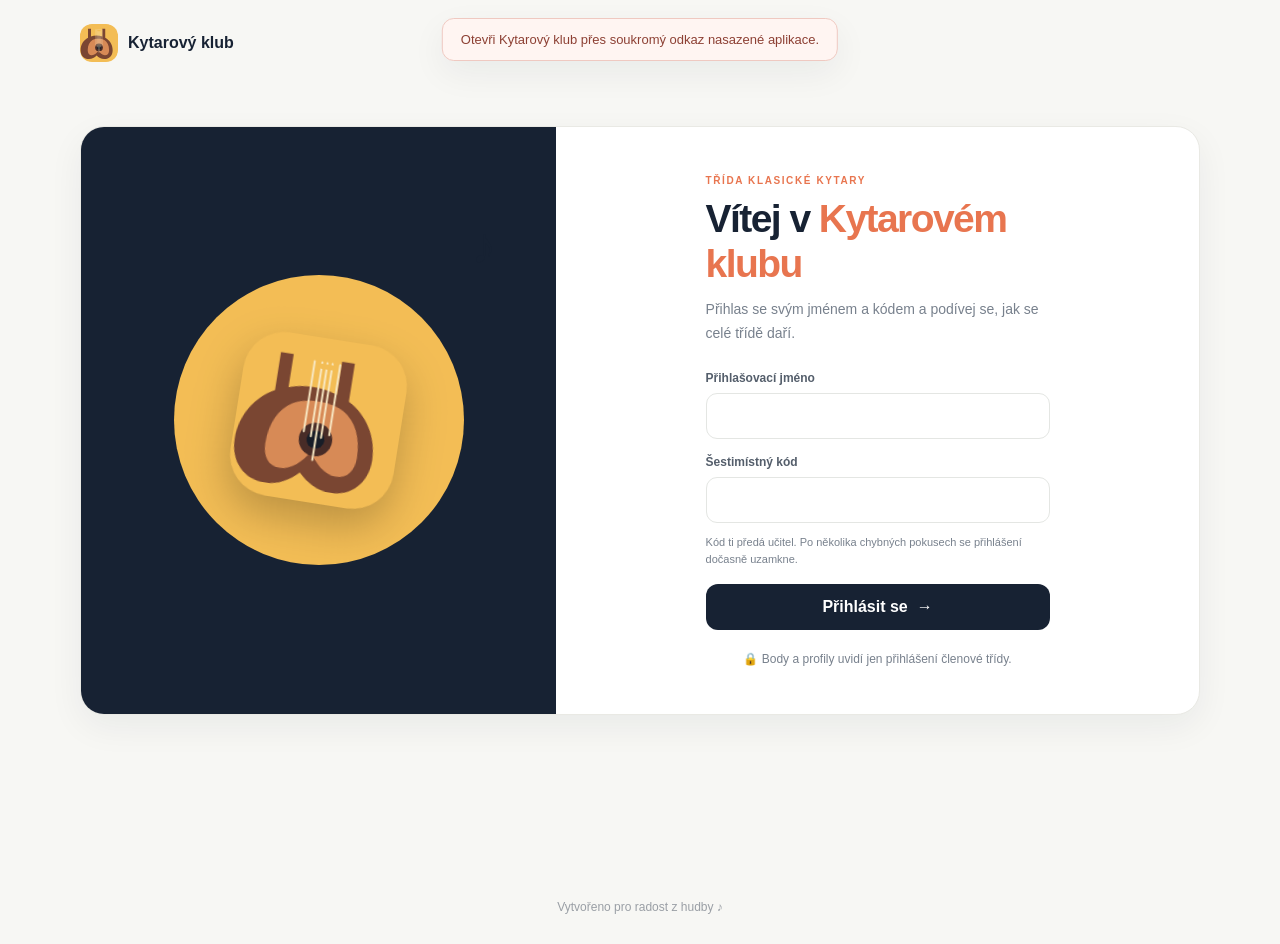
==== index.html @ 76e2d704 "Publish Kytarovy Klub application Co-authored-by: Copilot <223556219+Copilot@users.noreply.github.co" ====
<!doctype html>
<html lang="cs">
  <head>
    <meta charset="utf-8">
    <meta name="viewport" content="width=device-width, initial-scale=1">
    <meta name="theme-color" content="#111827">
    <meta name="description" content="Soukromý motivační přehled pro třídu klasické kytary.">
    <meta name="robots" content="noindex, nofollow">
    <title>Kytarový klub</title>
    <link rel="icon" href="icons/guitar.svg" type="image/svg+xml">
    <link rel="stylesheet" href="styles/base.css">
    <link rel="stylesheet" href="styles/layout.css">
    <link rel="stylesheet" href="styles/components.css">
  </head>
  <body>
    <div class="app-shell">
      <header class="topbar">
        <a class="brand" href="#prehled" aria-label="Kytarový klub – přehled">
          <img class="brand-mark" src="icons/guitar.svg" alt="">
          <span>Kytarový klub</span>
        </a>
        <nav class="main-nav" aria-label="Hlavní navigace" id="main-nav" hidden>
          <button class="nav-link is-active" type="button" data-page="prehled">Přehled</button>
          <button class="nav-link" type="button" data-page="body" data-role="teacher" hidden>Zapsat body</button>
          <button class="nav-link" type="button" data-page="zaci" data-role="teacher" hidden>Správa žáků</button>
          <button class="nav-link" type="button" data-page="profil" data-role="student" hidden>Můj profil</button>
          <button class="nav-link" type="button" data-page="historie">Historie</button>
        </nav>
        <div class="account-actions" id="account-actions" hidden>
          <span class="offline-label"><span class="status-dot"></span> Soukromá třída</span>
          <button class="logout-button" id="logout-button" type="button">Odhlásit</button>
        </div>
      </header>

      <main>
        <div id="notice" class="notice" role="status" aria-live="polite" hidden></div>
        <section class="login-panel" id="login-panel" aria-labelledby="login-title">
          <div class="login-art" aria-hidden="true">
            <img src="icons/guitar.svg" alt="">
            <span>♪</span>
          </div>
          <div class="login-copy">
            <p class="eyebrow">TŘÍDA KLASICKÉ KYTARY</p>
            <h1 id="login-title">Vítej v <span>Kytarovém klubu</span></h1>
            <p class="login-description">Přihlas se svým jménem a kódem a podívej se, jak se celé třídě daří.</p>
            <form id="login-form" class="login-form">
              <label class="field-label" for="login-name">
                Přihlašovací jméno
                <input id="login-name" name="name" type="text" maxlength="80" autocomplete="off" autocapitalize="none" required>
              </label>
              <label class="field-label" for="login-code">
                Šestimístný kód
                <input id="login-code" name="code" type="password" inputmode="numeric" pattern="[0-9]{6}" minlength="6" maxlength="6" autocomplete="off" aria-describedby="code-hint" required>
              </label>
              <p class="login-hint" id="code-hint">Kód ti předá učitel. Po několika chybných pokusech se přihlášení dočasně uzamkne.</p>
              <button class="button button-primary login-submit" type="submit">Přihlásit se <span aria-hidden="true">→</span></button>
            </form>
            <p class="privacy-note login-privacy"><span aria-hidden="true">🔒</span> Body a profily uvidí jen přihlášení členové třídy.</p>
          </div>
        </section>

        <div id="app-content" hidden>
          <section class="page is-visible" id="page-prehled" aria-labelledby="welcome-title">
            <div class="hero">
              <div class="hero-copy">
                <p class="eyebrow">TŘÍDA KLASICKÉ KYTARY</p>
                <h1 id="welcome-title">Každý bod se počítá. <span>Každý tón taky.</span></h1>
                <p class="hero-description">Pochvala za snahu a společná hudební cesta celé třídy.</p>
                <button class="button button-light" type="button" data-go="body" data-role="teacher" hidden>＋ Zapsat dnešní body</button>
              </div>
              <div class="hero-art" aria-hidden="true">
                <div class="sunburst"></div>
                <div class="hero-note note-one">♪</div>
                <div class="hero-note note-two">♫</div>
                <img src="icons/guitar.svg" alt="">
              </div>
            </div>

            <div class="stats-grid" id="overview-stats"></div>
            <section class="section-block">
              <div class="section-heading">
                <div>
                  <p class="eyebrow">NÁŠ TÝM</p>
                  <h2>Žebříček kytaristů</h2>
                </div>
                <button class="text-button" type="button" data-go="zaci" data-role="teacher" hidden>Spravovat žáky <span aria-hidden="true">→</span></button>
              </div>
              <div id="leaderboard" class="leaderboard"></div>
            </section>
          </section>

          <section class="page" id="page-body" aria-labelledby="scores-title" hidden>
            <div class="page-heading">
              <p class="eyebrow">MOTIVACE NA KAŽDÉ HODINĚ</p>
              <h1 id="scores-title">Zapsat body <span class="heading-emoji" aria-hidden="true">✨</span></h1>
              <p>Za dnešní snahu může každý kytarista získat 1 až 10 bodů.</p>
            </div>
            <form id="score-form" class="form-card">
              <div class="form-topline">
                <label class="field-label date-field" for="lesson-date">
                  Datum lekce
                  <input id="lesson-date" name="date" type="date" required>
                </label>
                <p class="form-hint">Vyplň body jen těm, které chceš dnes ohodnotit.</p>
              </div>
              <div id="score-students" class="score-students"></div>
              <div class="form-footer">
                <span class="form-hint">Body jsou pochvala za snahu, ne školní známka. 💛</span>
                <button class="button button-primary" type="submit">Uložit body <span aria-hidden="true">→</span></button>
              </div>
            </form>
          </section>

          <section class="page" id="page-zaci" aria-labelledby="students-title" hidden>
            <div class="page-heading">
              <p class="eyebrow">KYTAROVÁ PARTA</p>
              <h1 id="students-title">Správa žáků <span class="heading-emoji" aria-hidden="true">🎸</span></h1>
              <p>Učitel přidává účty a předává každému žákovi jeho přihlašovací kód.</p>
            </div>
            <form id="student-form" class="add-student-form">
              <label class="field-label" for="student-name">
                Jméno a přihlašovací jméno
                <input id="student-name" name="name" type="text" maxlength="80" placeholder="Např. Tereza Nová" autocomplete="off" required>
              </label>
              <label class="field-label code-field" for="student-code">
                Šestimístný kód
                <input id="student-code" name="code" type="password" inputmode="numeric" pattern="[0-9]{6}" minlength="6" maxlength="6" autocomplete="off" required>
              </label>
              <button class="button button-primary" type="submit">＋ Přidat žáka</button>
            </form>
            <div id="students-list" class="students-list"></div>
          </section>

          <section class="page" id="page-profil" aria-labelledby="profile-title" hidden>
            <div class="page-heading">
              <p class="eyebrow">VYBER SI SVÉ ZVÍŘÁTKO</p>
              <h1 id="profile-title">Můj profil <span class="heading-emoji" aria-hidden="true">🐾</span></h1>
              <p>Vyber si ikonku, která tě bude doprovázet na tvé hudební cestě.</p>
            </div>
            <div class="profile-card">
              <div class="profile-current">
                <span class="avatar-circle avatar-large" id="profile-avatar" aria-hidden="true">🎸</span>
                <div><p class="eyebrow">TVŮJ PROFIL</p><h2 id="profile-name"></h2></div>
              </div>
              <h2 class="avatar-heading">Vyber si zvířecího parťáka</h2>
              <div id="avatar-picker" class="avatar-picker" role="group" aria-label="Výběr zvířecího avatara"></div>
            </div>
          </section>

          <section class="page" id="page-historie" aria-labelledby="history-title" hidden>
            <div class="page-heading">
              <p class="eyebrow">OHLÉDNI SE ZA CESTOU</p>
              <h1 id="history-title">Historie bodů <span class="heading-emoji" aria-hidden="true">🎶</span></h1>
              <p id="history-description">Zapsané body ze třídních kytarových lekcí.</p>
            </div>
            <div class="history-card">
              <div class="history-toolbar">
                <h2>Poslední zápisy</h2>
                <label class="sr-only" for="history-filter">Filtrovat podle žáka</label>
                <select id="history-filter" data-role="teacher" hidden>
                  <option value="all">Všichni žáci</option>
                </select>
              </div>
              <div id="history-list"></div>
            </div>
          </section>
          <p class="privacy-note"><span aria-hidden="true">🔒</span> Soukromý obsah je dostupný jen po přihlášení.</p>
        </div>
      </main>
      <footer class="footer">Vytvořeno pro radost z hudby <span aria-hidden="true">♪</span></footer>
    </div>
    <script type="module" src="scripts/app.js"></script>
  </body>
</html>
---- styles/base.css ----
:root {
  font-family: "DM Sans", "Segoe UI", sans-serif;
  color: #172233;
  background: #f7f7f4;
  font-synthesis: none;
  text-rendering: optimizeLegibility;
  --ink: #172233;
  --muted: #78818d;
  --paper: #f7f7f4;
  --white: #fff;
  --yellow: #f3bd55;
  --orange: #e8754f;
  --green: #6f9c82;
  --line: #e9e9e4;
  --shadow: 0 12px 35px rgb(23 34 51 / 6%);
}

* { box-sizing: border-box; }

body {
  min-width: 320px;
  min-height: 100vh;
  margin: 0;
  background: var(--paper);
}

button, input, select { font: inherit; }
button { color: inherit; }
button:focus-visible, a:focus-visible, input:focus-visible, select:focus-visible {
  outline: 3px solid rgb(232 117 79 / 55%);
  outline-offset: 3px;
}

[hidden] { display: none !important; }

h1, h2, p { margin-top: 0; }
h1, h2, h3 { font-family: "Manrope", "Segoe UI", sans-serif; }

.sr-only {
  position: absolute;
  width: 1px;
  height: 1px;
  padding: 0;
  overflow: hidden;
  clip: rect(0, 0, 0, 0);
  white-space: nowrap;
  clip-path: inset(50%);
  border: 0;
}
---- styles/layout.css ----
.app-shell { width: min(1120px, calc(100% - 48px)); margin: 0 auto; }
.topbar { min-height: 86px; display: flex; align-items: center; gap: 42px; }
.brand { display: inline-flex; align-items: center; gap: 10px; color: var(--ink); text-decoration: none; font-weight: 800; font-family: "Manrope", sans-serif; white-space: nowrap; }
.brand-mark { display: block; width: 38px; height: 38px; border-radius: 12px; }
.main-nav { display: flex; align-items: center; gap: 8px; }
.account-actions { display: flex; align-items: center; gap: 16px; margin-left: auto; }
.offline-label { display: flex; align-items: center; gap: 8px; color: var(--muted); font-size: 12px; white-space: nowrap; }
.status-dot { width: 7px; height: 7px; border-radius: 50%; background: var(--green); }

main { min-height: calc(100vh - 150px); }
.page { padding: 24px 0 55px; }
.page[hidden] { display: none; }
.login-panel { display: grid; grid-template-columns: .85fr 1.15fr; overflow: hidden; margin: 40px auto 60px; border: 1px solid var(--line); border-radius: 24px; background: var(--white); box-shadow: var(--shadow); }
.login-art { position: relative; display: grid; min-height: 540px; place-items: center; overflow: hidden; background: var(--ink); }
.login-art img { position: relative; z-index: 1; width: 165px; filter: drop-shadow(0 18px 22px rgb(0 0 0 / 23%)); transform: rotate(9deg); }
.login-art::before { position: absolute; width: 290px; height: 290px; border-radius: 50%; background: var(--yellow); content: ""; }
.login-art > span { position: absolute; z-index: 1; top: 90px; right: 60px; color: var(--ink); font-size: 50px; }
.login-copy { align-self: center; width: min(440px, 100%); padding: 48px; margin: 0 auto; }
.login-copy h1 { margin-bottom: 12px; font-size: clamp(29px, 3.5vw, 39px); line-height: 1.16; letter-spacing: -.04em; }
.login-copy h1 span { color: var(--orange); }
.login-description { margin-bottom: 26px; color: var(--muted); font-size: 14px; line-height: 1.65; }
.login-form { display: grid; gap: 16px; }
.login-hint { margin: -5px 0 0; color: var(--muted); font-size: 11px; line-height: 1.55; }
.login-submit { width: 100%; }
.login-privacy { margin-top: 22px; text-align: left; }
.logout-button { padding: 9px 13px; border: 1px solid var(--line); border-radius: 10px; background: var(--white); cursor: pointer; font-size: 12px; font-weight: 700; }
.hero { position: relative; display: flex; min-height: 340px; align-items: center; overflow: hidden; padding: 50px 60px; border-radius: 26px; color: var(--white); background: var(--ink); }
.hero-copy { position: relative; z-index: 1; width: 62%; }
.hero-art { position: absolute; inset: 0 0 0 auto; display: grid; width: 42%; place-items: center; }
.hero-art img { position: relative; z-index: 1; width: 155px; transform: rotate(12deg); filter: drop-shadow(0 18px 22px rgb(0 0 0 / 24%)); }
.sunburst { position: absolute; right: 68px; width: 280px; height: 280px; border-radius: 50%; background: var(--yellow); }
.hero-note { position: absolute; z-index: 2; color: var(--ink); font-size: 40px; }
.note-one { top: 60px; right: 115px; transform: rotate(14deg); }
.note-two { right: 50px; bottom: 60px; transform: rotate(-12deg); }
.stats-grid { display: grid; grid-template-columns: repeat(3, 1fr); gap: 16px; margin: 22px 0 48px; }
.section-block { margin-top: 10px; }
.section-heading { display: flex; align-items: end; justify-content: space-between; gap: 20px; margin-bottom: 20px; }
.section-heading h2, .history-toolbar h2 { margin: 0; font-size: 23px; }
.page-heading { margin: 24px 0 30px; }
.page-heading > p:last-child { margin-bottom: 0; color: var(--muted); }
.form-card, .history-card { padding: 26px; border: 1px solid var(--line); border-radius: 20px; background: var(--white); box-shadow: var(--shadow); }
.add-student-form { display: flex; align-items: end; gap: 14px; max-width: 680px; padding: 24px; border: 1px solid var(--line); border-radius: 18px; background: var(--white); }
.add-student-form .field-label { flex: 1; }
.students-list { display: grid; grid-template-columns: repeat(2, 1fr); gap: 14px; margin-top: 22px; }
.code-field { width: 150px; }
.profile-card { padding: 28px; border: 1px solid var(--line); border-radius: 20px; background: var(--white); box-shadow: var(--shadow); }
.profile-current { display: flex; align-items: center; gap: 16px; padding-bottom: 22px; border-bottom: 1px solid var(--line); }
.profile-current h2 { margin: 0; font-size: 20px; }
.avatar-heading { margin: 23px 0 16px; font-size: 15px; }
.avatar-picker { display: grid; grid-template-columns: repeat(8, minmax(0, 1fr)); gap: 12px; }
.history-toolbar { display: flex; align-items: center; justify-content: space-between; gap: 16px; margin-bottom: 18px; }
.footer { padding: 24px 0 30px; color: #9a9fa5; text-align: center; font-size: 12px; }

@media (max-width: 760px) {
  .app-shell { width: min(100% - 32px, 600px); }
  .topbar { min-height: 72px; flex-wrap: wrap; gap: 12px; padding: 14px 0 8px; }
  .main-nav { order: 3; width: 100%; justify-content: space-between; gap: 2px; }
  .account-actions { gap: 10px; }
  .offline-label { font-size: 0; }
  .offline-label .status-dot { width: 9px; height: 9px; }
  .login-panel { grid-template-columns: 1fr; margin: 24px auto 40px; }
  .login-art { min-height: 180px; }
  .login-art::before { width: 145px; height: 145px; }
  .login-art img { width: 88px; }
  .login-art > span { top: 23px; right: calc(50% - 85px); font-size: 35px; }
  .login-copy { width: 100%; padding: 30px 26px; }
  .hero { min-height: 380px; align-items: start; padding: 35px 28px; }
  .hero-copy { width: 100%; }
  .hero-art { inset: auto 0 0 auto; width: 44%; height: 180px; }
  .hero-art img { width: 110px; }
  .sunburst { right: 24px; width: 175px; height: 175px; }
  .note-one { top: 0; right: 82px; font-size: 30px; }
  .note-two { right: 24px; bottom: 34px; font-size: 30px; }
  .stats-grid { gap: 10px; margin: 16px 0 38px; }
  .section-heading h2, .history-toolbar h2 { font-size: 20px; }
  .students-list { grid-template-columns: 1fr; }
  .avatar-picker { grid-template-columns: repeat(6, minmax(0, 1fr)); gap: 9px; }
  .profile-card { padding: 20px; }
}

@media (max-width: 480px) {
  .hero { min-height: 420px; padding: 30px 22px; }
  .hero-copy { width: 100%; }
  .hero-art { width: 48%; height: 165px; }
  .login-art { min-height: 145px; }
  .login-copy { padding: 24px 20px; }
  .stats-grid { grid-template-columns: 1fr; }
  .section-heading { align-items: start; }
  .text-button { max-width: 120px; text-align: right; }
  .form-card, .history-card { padding: 19px 16px; }
  .add-student-form { align-items: stretch; flex-direction: column; padding: 18px; }
  .history-toolbar { align-items: start; flex-direction: column; }
  .avatar-picker { grid-template-columns: repeat(5, minmax(0, 1fr)); }
}
---- styles/components.css ----
.nav-link { padding: 10px 12px; border: 0; border-radius: 10px; color: var(--muted); background: transparent; cursor: pointer; font-size: 13px; font-weight: 600; transition: background .2s, color .2s; }
.nav-link:hover, .nav-link.is-active { color: var(--ink); background: #edede8; }
.eyebrow { margin-bottom: 10px; color: var(--orange); font-size: 10px; font-weight: 800; letter-spacing: .16em; }
.hero .eyebrow { color: var(--yellow); }
.hero h1 { max-width: 570px; margin-bottom: 14px; font-size: clamp(32px, 4vw, 48px); line-height: 1.12; letter-spacing: -.04em; }
.hero h1 span { color: var(--yellow); }
.hero-description { max-width: 430px; margin-bottom: 26px; color: #c1c8d0; line-height: 1.65; }
.button { display: inline-flex; min-height: 46px; align-items: center; justify-content: center; gap: 9px; padding: 0 19px; border: 0; border-radius: 12px; cursor: pointer; font-weight: 700; transition: transform .18s, filter .18s; }
.button:hover { transform: translateY(-1px); filter: brightness(.97); }
.button-primary { color: var(--white); background: var(--ink); }
.button-light { color: var(--ink); background: var(--yellow); }
.text-button { padding: 8px 0; border: 0; color: var(--orange); background: transparent; cursor: pointer; font-size: 13px; font-weight: 700; }
.text-button span { padding-left: 4px; }
.logout-button:hover { border-color: #d3d5d0; background: #f4f4f1; }

.stat-card { min-height: 110px; padding: 20px 22px; border: 1px solid var(--line); border-radius: 17px; background: var(--white); }
.stat-label { margin-bottom: 9px; color: var(--muted); font-size: 12px; }
.stat-value { display: flex; align-items: center; gap: 9px; margin: 0; font-family: "Manrope", sans-serif; font-size: 27px; font-weight: 800; }
.stat-icon { font-size: 19px; }
.leaderboard { overflow: hidden; border: 1px solid var(--line); border-radius: 18px; background: var(--white); }
.leader-row { display: grid; grid-template-columns: 36px 46px minmax(0, 1fr) auto; align-items: center; gap: 13px; padding: 16px 20px; border-bottom: 1px solid #f0f0ec; }
.leader-row:last-child { border-bottom: 0; }
.rank-badge { display: grid; width: 36px; height: 36px; place-items: center; border-radius: 12px; color: #66717e; background: #f2f3f1; font-weight: 800; }
.rank-badge.rank-1 { color: #79551a; background: #fff0c9; }
.rank-badge.rank-2 { color: #63717d; background: #e9eef1; }
.rank-badge.rank-3 { color: #895b48; background: #f6e8df; }
.leader-name { overflow: hidden; margin: 0; font-weight: 700; text-overflow: ellipsis; white-space: nowrap; }
.leader-level { margin: 4px 0 0; color: var(--muted); font-size: 11px; }
.leader-points { color: var(--ink); font-weight: 800; white-space: nowrap; }
.empty-state { padding: 35px 20px; color: var(--muted); text-align: center; line-height: 1.65; }
.empty-state strong { display: block; margin-bottom: 5px; color: var(--ink); }
.privacy-note { margin: 22px 0 0; color: var(--muted); text-align: center; font-size: 12px; }

.page-heading h1 { margin-bottom: 8px; font-size: clamp(30px, 4vw, 40px); letter-spacing: -.035em; }
.heading-emoji { font-size: .75em; }
.page-heading > p:last-child { font-size: 14px; line-height: 1.6; }
.field-label { display: flex; flex-direction: column; gap: 8px; color: #545e6b; font-size: 12px; font-weight: 700; }
.field-label input, .history-toolbar select { min-height: 46px; padding: 0 13px; border: 1px solid #e4e6e3; border-radius: 11px; color: var(--ink); background: var(--white); }
.field-label input::placeholder { color: #a4a9ae; }
.form-topline { display: flex; align-items: end; justify-content: space-between; gap: 16px; padding-bottom: 20px; border-bottom: 1px solid var(--line); }
.date-field { width: 190px; }
.form-hint { margin: 0; color: var(--muted); font-size: 12px; }
.score-students { display: grid; grid-template-columns: repeat(2, 1fr); gap: 12px; padding: 20px 0; }
.score-student { display: flex; align-items: center; justify-content: space-between; gap: 12px; min-width: 0; padding: 13px 15px; border: 1px solid #edeee9; border-radius: 13px; }
.score-student-name { overflow: hidden; font-size: 13px; font-weight: 700; text-overflow: ellipsis; white-space: nowrap; }
.score-input-wrap { display: flex; align-items: center; gap: 7px; color: var(--muted); font-size: 11px; }
.score-input { width: 62px; height: 38px; padding: 0 8px; border: 1px solid #e4e6e3; border-radius: 9px; text-align: center; font-weight: 700; }
.form-footer { display: flex; align-items: center; justify-content: space-between; gap: 16px; padding-top: 18px; border-top: 1px solid var(--line); }
.add-student-form .button { flex-shrink: 0; }
.student-card { display: flex; align-items: center; gap: 14px; padding: 17px; border: 1px solid var(--line); border-radius: 16px; background: var(--white); }
.avatar-circle { display: grid; width: 48px; height: 48px; flex: 0 0 auto; place-items: center; border: 2px solid #fff; border-radius: 50%; background: #fff0c9; box-shadow: 0 0 0 1px #e7e7e1; font-size: 25px; }
.avatar-large { width: 70px; height: 70px; font-size: 38px; }
.avatar-picker-button { display: grid; aspect-ratio: 1; min-width: 0; place-items: center; padding: 3px; border: 2px solid transparent; border-radius: 50%; background: transparent; cursor: pointer; transition: transform .16s, border-color .16s, background .16s; }
.avatar-picker-button:hover { transform: translateY(-2px); background: #f5f5f1; }
.avatar-picker-button[aria-pressed="true"] { border-color: var(--orange); background: #fff4ed; }
.avatar-picker-button .avatar-circle { width: 100%; height: 100%; border: 0; box-shadow: none; }
.avatar-picker-button:nth-child(8n + 1) .avatar-circle { background: #fff0c9; }
.avatar-picker-button:nth-child(8n + 2) .avatar-circle { background: #e8f3e7; }
.avatar-picker-button:nth-child(8n + 3) .avatar-circle { background: #f8e6e1; }
.avatar-picker-button:nth-child(8n + 4) .avatar-circle { background: #e7eef9; }
.avatar-picker-button:nth-child(8n + 5) .avatar-circle { background: #f3e8fa; }
.avatar-picker-button:nth-child(8n + 6) .avatar-circle { background: #f7ebdc; }
.avatar-picker-button:nth-child(8n + 7) .avatar-circle { background: #e3f2f1; }
.avatar-picker-button:nth-child(8n) .avatar-circle { background: #f0eddf; }
.avatar-picker-button:disabled { cursor: wait; opacity: .65; }
.student-avatar { display: grid; width: 44px; height: 44px; flex: 0 0 auto; place-items: center; border: 2px solid #fff; border-radius: 50%; background: #fff0c9; box-shadow: 0 0 0 1px #e7e7e1; font-size: 24px; }
.student-info { min-width: 0; flex: 1; }
.student-info strong { display: block; overflow: hidden; text-overflow: ellipsis; white-space: nowrap; }
.student-info span { display: block; margin-top: 5px; color: var(--muted); font-size: 11px; }
.remove-student { padding: 7px 9px; border: 0; border-radius: 8px; color: #a05b4f; background: #fbf0ed; cursor: pointer; font-size: 11px; font-weight: 700; }
.student-action { padding: 7px 9px; border: 1px solid var(--line); border-radius: 8px; color: #4c5967; background: var(--white); cursor: pointer; font-size: 11px; font-weight: 700; }
.history-toolbar select { min-width: 175px; }
.history-toolbar select[hidden] { display: none; }
.history-row { display: grid; grid-template-columns: minmax(0, 1fr) 120px 85px; align-items: center; gap: 12px; padding: 15px 3px; border-bottom: 1px solid #f0f0ec; }
.history-row:last-child { border-bottom: 0; }
.history-person { font-size: 13px; font-weight: 700; }
.history-date { color: var(--muted); font-size: 11px; }
.points-pill { justify-self: end; padding: 7px 10px; border-radius: 9px; color: #79551a; background: #fff4d8; font-size: 12px; font-weight: 800; white-space: nowrap; }
.notice { position: fixed; z-index: 5; top: 18px; left: 50%; max-width: calc(100% - 32px); padding: 13px 18px; transform: translateX(-50%); border: 1px solid #cfe2d4; border-radius: 12px; color: #315d40; background: #f2fbf4; box-shadow: var(--shadow); font-size: 13px; }
.notice.is-error { border-color: #efc9c1; color: #8d4034; background: #fff5f2; }

@media (max-width: 760px) {
  .nav-link { padding: 9px 7px; font-size: 11px; }
  .form-topline, .form-footer { align-items: stretch; flex-direction: column; }
  .date-field { width: 100%; }
  .score-students { grid-template-columns: 1fr; }
  .leader-row { grid-template-columns: 34px 42px minmax(0, 1fr) auto; gap: 8px; }
  .form-footer .button { align-self: stretch; }
}
@media (max-width: 480px) {
  .leader-row { padding: 14px 12px; gap: 9px; }
  .leader-points { font-size: 12px; }
  .history-row { grid-template-columns: minmax(0, 1fr) auto; gap: 6px 12px; }
  .history-date { grid-column: 1; }
  .points-pill { grid-column: 2; grid-row: 1 / span 2; }
}
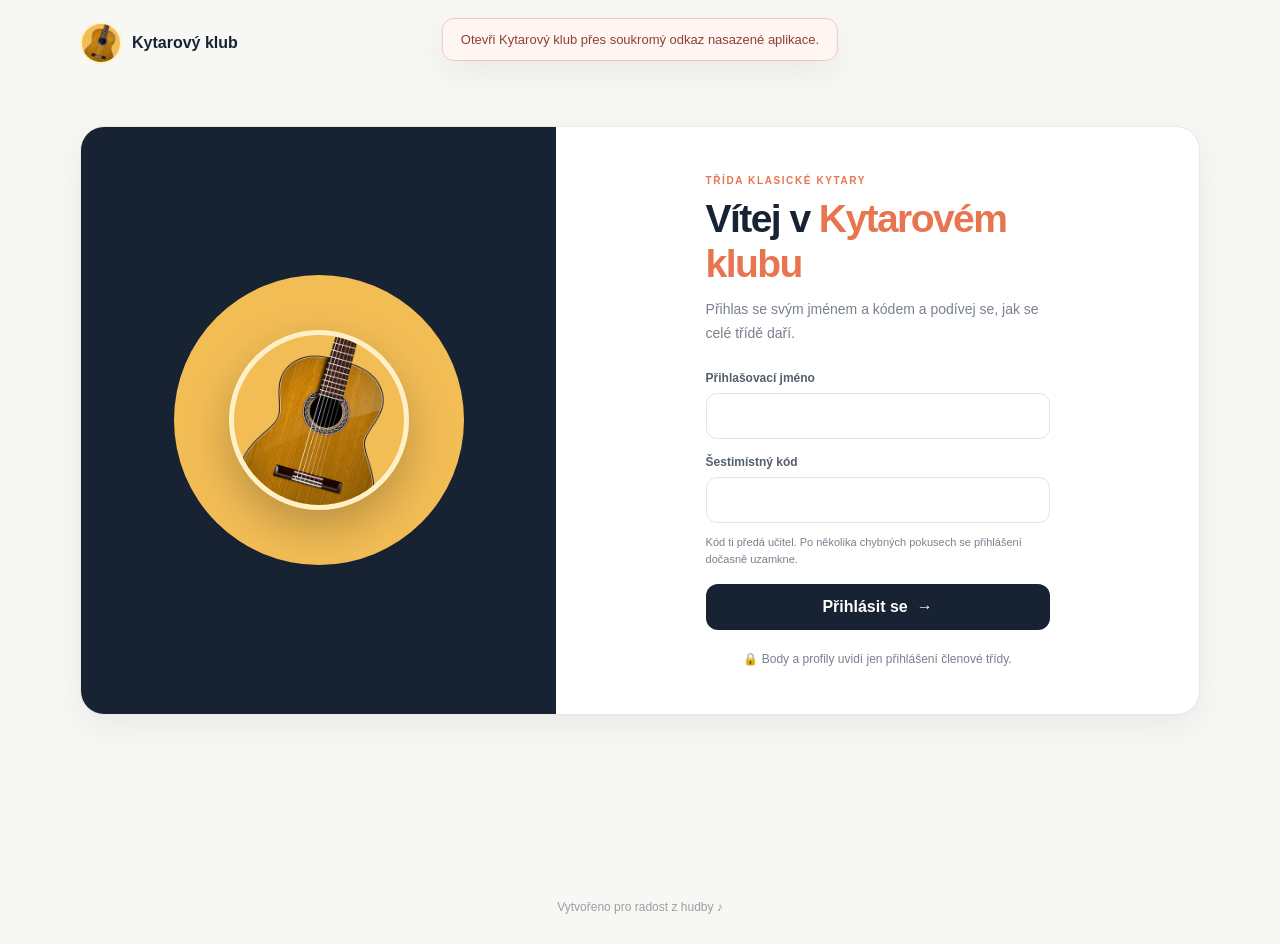
==== commit 0915ef94: "Use provided guitar photo in circular app badges Co-authored-by: Copilot <223556219+Copilot@users.no" ====
--- a/index.html
+++ b/index.html
@@ -16,7 +16,7 @@
     <div class="app-shell">
       <header class="topbar">
         <a class="brand" href="#prehled" aria-label="Kytarový klub – přehled">
-          <img class="brand-mark" src="icons/guitar.svg" alt="">
+          <img class="brand-mark" src="icons/guitar-photo.png" alt="">
           <span>Kytarový klub</span>
         </a>
         <nav class="main-nav" aria-label="Hlavní navigace" id="main-nav" hidden>
@@ -36,7 +36,7 @@
         <div id="notice" class="notice" role="status" aria-live="polite" hidden></div>
         <section class="login-panel" id="login-panel" aria-labelledby="login-title">
           <div class="login-art" aria-hidden="true">
-            <img src="icons/guitar.svg" alt="">
+            <img src="icons/guitar-photo.png" alt="">
             <span>♪</span>
           </div>
           <div class="login-copy">
@@ -72,7 +72,7 @@
                 <div class="sunburst"></div>
                 <div class="hero-note note-one">♪</div>
                 <div class="hero-note note-two">♫</div>
-                <img src="icons/guitar.svg" alt="">
+                <img src="icons/guitar-photo.png" alt="">
               </div>
             </div>
 
--- a/styles/layout.css
+++ b/styles/layout.css
@@ -1,7 +1,7 @@
 .app-shell { width: min(1120px, calc(100% - 48px)); margin: 0 auto; }
 .topbar { min-height: 86px; display: flex; align-items: center; gap: 42px; }
 .brand { display: inline-flex; align-items: center; gap: 10px; color: var(--ink); text-decoration: none; font-weight: 800; font-family: "Manrope", sans-serif; white-space: nowrap; }
-.brand-mark { display: block; width: 38px; height: 38px; border-radius: 12px; }
+.brand-mark { display: block; width: 42px; height: 42px; border: 2px solid #fff0c8; border-radius: 50%; background: var(--yellow); object-fit: cover; }
 .main-nav { display: flex; align-items: center; gap: 8px; }
 .account-actions { display: flex; align-items: center; gap: 16px; margin-left: auto; }
 .offline-label { display: flex; align-items: center; gap: 8px; color: var(--muted); font-size: 12px; white-space: nowrap; }
@@ -12,7 +12,7 @@
 .page[hidden] { display: none; }
 .login-panel { display: grid; grid-template-columns: .85fr 1.15fr; overflow: hidden; margin: 40px auto 60px; border: 1px solid var(--line); border-radius: 24px; background: var(--white); box-shadow: var(--shadow); }
 .login-art { position: relative; display: grid; min-height: 540px; place-items: center; overflow: hidden; background: var(--ink); }
-.login-art img { position: relative; z-index: 1; width: 165px; filter: drop-shadow(0 18px 22px rgb(0 0 0 / 23%)); transform: rotate(9deg); }
+.login-art img { position: relative; z-index: 1; width: 180px; aspect-ratio: 1; border: 5px solid #fff0c8; border-radius: 50%; background: var(--yellow); object-fit: cover; filter: drop-shadow(0 18px 22px rgb(0 0 0 / 23%)); }
 .login-art::before { position: absolute; width: 290px; height: 290px; border-radius: 50%; background: var(--yellow); content: ""; }
 .login-art > span { position: absolute; z-index: 1; top: 90px; right: 60px; color: var(--ink); font-size: 50px; }
 .login-copy { align-self: center; width: min(440px, 100%); padding: 48px; margin: 0 auto; }
@@ -27,7 +27,7 @@
 .hero { position: relative; display: flex; min-height: 340px; align-items: center; overflow: hidden; padding: 50px 60px; border-radius: 26px; color: var(--white); background: var(--ink); }
 .hero-copy { position: relative; z-index: 1; width: 62%; }
 .hero-art { position: absolute; inset: 0 0 0 auto; display: grid; width: 42%; place-items: center; }
-.hero-art img { position: relative; z-index: 1; width: 155px; transform: rotate(12deg); filter: drop-shadow(0 18px 22px rgb(0 0 0 / 24%)); }
+.hero-art img { position: relative; z-index: 1; width: 155px; aspect-ratio: 1; border: 4px solid #fff0c8; border-radius: 50%; background: var(--yellow); object-fit: cover; filter: drop-shadow(0 18px 22px rgb(0 0 0 / 24%)); }
 .sunburst { position: absolute; right: 68px; width: 280px; height: 280px; border-radius: 50%; background: var(--yellow); }
 .hero-note { position: absolute; z-index: 2; color: var(--ink); font-size: 40px; }
 .note-one { top: 60px; right: 115px; transform: rotate(14deg); }
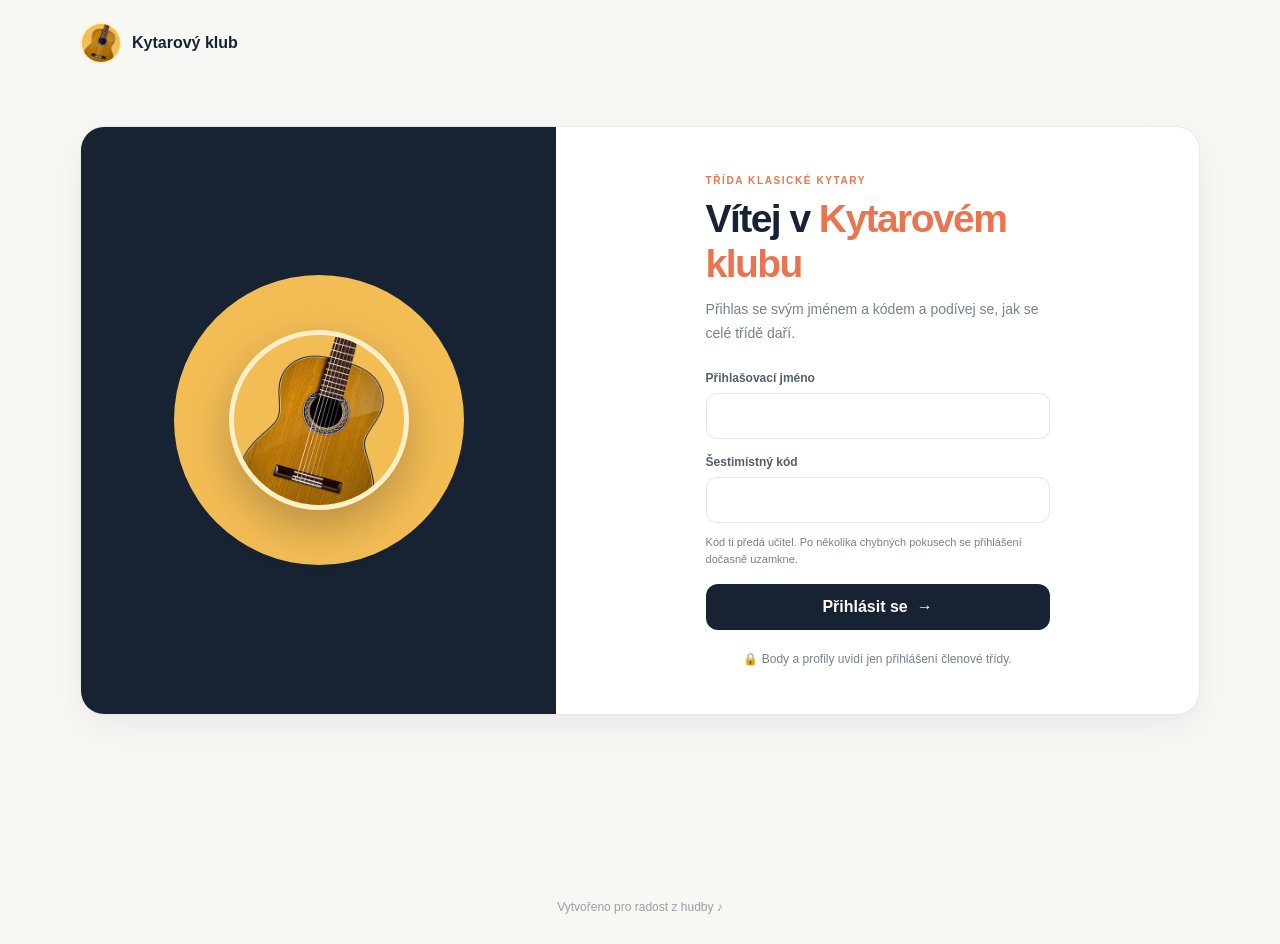
==== commit eecf51f6: "přepracováno" ====
--- a/index.html
+++ b/index.html
@@ -6,8 +6,13 @@
     <meta name="theme-color" content="#111827">
     <meta name="description" content="Soukromý motivační přehled pro třídu klasické kytary.">
     <meta name="robots" content="noindex, nofollow">
+    <meta name="apple-mobile-web-app-capable" content="yes">
+    <meta name="apple-mobile-web-app-title" content="Kytarový klub">
+    <meta name="apps-script-url" content="https://script.google.com/macros/s/AKfycbxaVuB7uXKhgH00kkxxdHyFRuVGl2m4YvISg-L5AFgIlCZJb6ruNfkJW47VeC-e9Qw3/exec">
     <title>Kytarový klub</title>
+    <link rel="manifest" href="manifest.webmanifest">
     <link rel="icon" href="icons/guitar.svg" type="image/svg+xml">
+    <link rel="apple-touch-icon" href="icons/guitar-192.png">
     <link rel="stylesheet" href="styles/base.css">
     <link rel="stylesheet" href="styles/layout.css">
     <link rel="stylesheet" href="styles/components.css">
@@ -19,6 +24,7 @@
           <img class="brand-mark" src="icons/guitar-photo.png" alt="">
           <span>Kytarový klub</span>
         </a>
+        <button class="install-button" id="install-button" type="button" hidden>Instalovat aplikaci</button>
         <nav class="main-nav" aria-label="Hlavní navigace" id="main-nav" hidden>
           <button class="nav-link is-active" type="button" data-page="prehled">Přehled</button>
           <button class="nav-link" type="button" data-page="body" data-role="teacher" hidden>Zapsat body</button>
--- a/styles/layout.css
+++ b/styles/layout.css
@@ -1,5 +1,5 @@
 .app-shell { width: min(1120px, calc(100% - 48px)); margin: 0 auto; }
-.topbar { min-height: 86px; display: flex; align-items: center; gap: 42px; }
+.topbar { min-height: 86px; display: flex; align-items: center; gap: 24px; }
 .brand { display: inline-flex; align-items: center; gap: 10px; color: var(--ink); text-decoration: none; font-weight: 800; font-family: "Manrope", sans-serif; white-space: nowrap; }
 .brand-mark { display: block; width: 42px; height: 42px; border: 2px solid #fff0c8; border-radius: 50%; background: var(--yellow); object-fit: cover; }
 .main-nav { display: flex; align-items: center; gap: 8px; }
@@ -55,7 +55,7 @@
   .app-shell { width: min(100% - 32px, 600px); }
   .topbar { min-height: 72px; flex-wrap: wrap; gap: 12px; padding: 14px 0 8px; }
   .main-nav { order: 3; width: 100%; justify-content: space-between; gap: 2px; }
-  .account-actions { gap: 10px; }
+  .account-actions { gap: 10px; margin-left: auto; }
   .offline-label { font-size: 0; }
   .offline-label .status-dot { width: 9px; height: 9px; }
   .login-panel { grid-template-columns: 1fr; margin: 24px auto 40px; }
--- a/styles/components.css
+++ b/styles/components.css
@@ -10,6 +10,8 @@
 .button-primary { color: var(--white); background: var(--ink); }
 .button-light { color: var(--ink); background: var(--yellow); }
 .text-button { padding: 8px 0; border: 0; color: var(--orange); background: transparent; cursor: pointer; font-size: 13px; font-weight: 700; }
+.install-button { flex-shrink: 0; padding: 9px 13px; border: 1px solid var(--line); border-radius: 10px; color: var(--ink); background: var(--white); cursor: pointer; font-size: 12px; font-weight: 700; }
+.install-button:hover { border-color: #d3d5d0; background: #f4f4f1; }
 .text-button span { padding-left: 4px; }
 .logout-button:hover { border-color: #d3d5d0; background: #f4f4f1; }
 
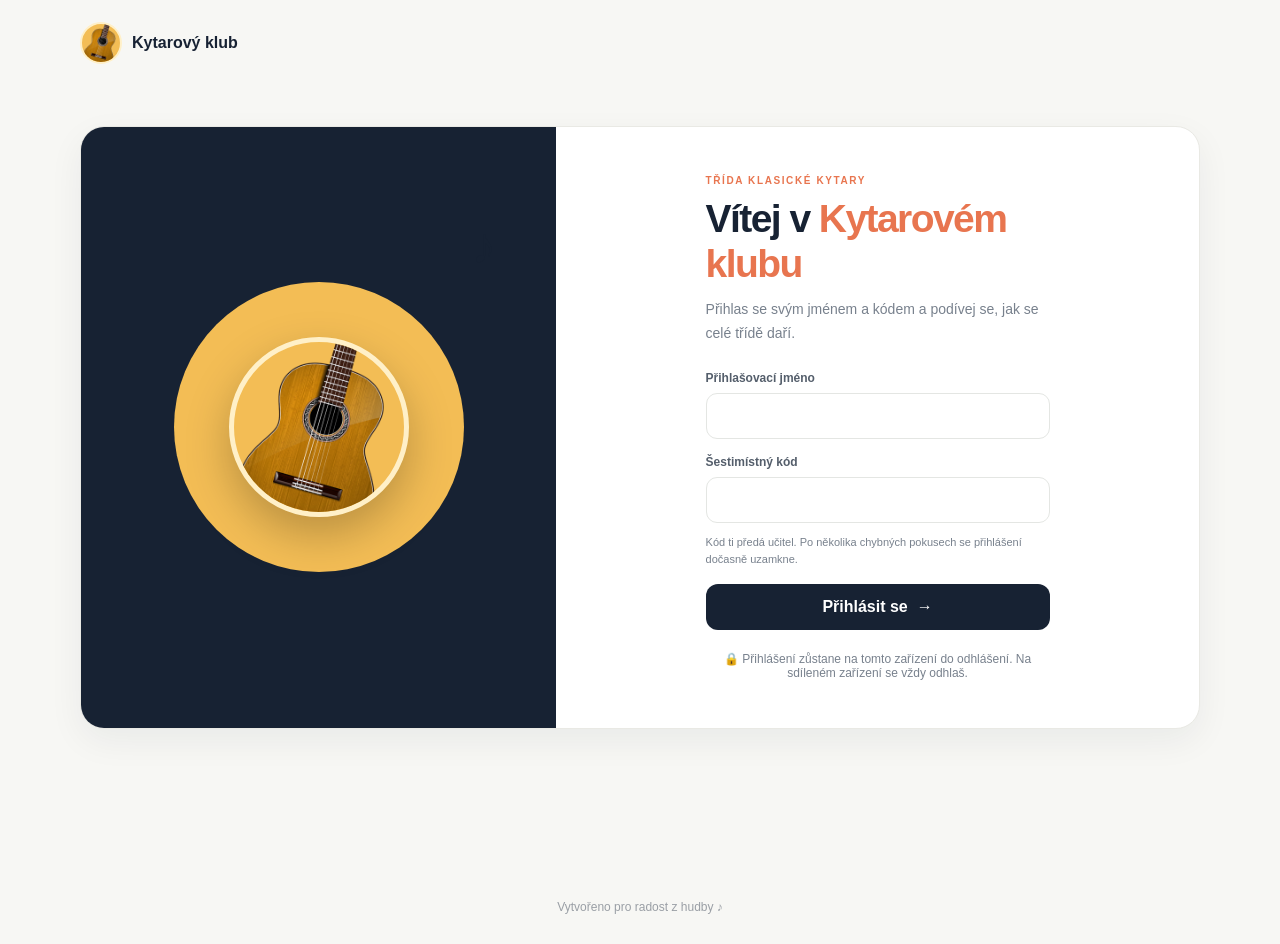
==== commit b4b41cd8: "ikona" ====
--- a/index.html
+++ b/index.html
@@ -11,7 +11,7 @@
     <meta name="apps-script-url" content="https://script.google.com/macros/s/AKfycbxaVuB7uXKhgH00kkxxdHyFRuVGl2m4YvISg-L5AFgIlCZJb6ruNfkJW47VeC-e9Qw3/exec">
     <title>Kytarový klub</title>
     <link rel="manifest" href="manifest.webmanifest">
-    <link rel="icon" href="icons/guitar.svg" type="image/svg+xml">
+    <link rel="icon" href="icons/guitar-192.png" type="image/png">
     <link rel="apple-touch-icon" href="icons/guitar-192.png">
     <link rel="stylesheet" href="styles/base.css">
     <link rel="stylesheet" href="styles/layout.css">
@@ -29,7 +29,7 @@
           <button class="nav-link is-active" type="button" data-page="prehled">Přehled</button>
           <button class="nav-link" type="button" data-page="body" data-role="teacher" hidden>Zapsat body</button>
           <button class="nav-link" type="button" data-page="zaci" data-role="teacher" hidden>Správa žáků</button>
-          <button class="nav-link" type="button" data-page="profil" data-role="student" hidden>Můj profil</button>
+          <button class="nav-link" type="button" data-page="profil">Můj profil</button>
           <button class="nav-link" type="button" data-page="historie">Historie</button>
         </nav>
         <div class="account-actions" id="account-actions" hidden>
@@ -61,7 +61,7 @@
               <p class="login-hint" id="code-hint">Kód ti předá učitel. Po několika chybných pokusech se přihlášení dočasně uzamkne.</p>
               <button class="button button-primary login-submit" type="submit">Přihlásit se <span aria-hidden="true">→</span></button>
             </form>
-            <p class="privacy-note login-privacy"><span aria-hidden="true">🔒</span> Body a profily uvidí jen přihlášení členové třídy.</p>
+            <p class="privacy-note login-privacy"><span aria-hidden="true">🔒</span> Přihlášení zůstane na tomto zařízení do odhlášení. Na sdíleném zařízení se vždy odhlaš.</p>
           </div>
         </section>
 
@@ -99,7 +99,7 @@
             <div class="page-heading">
               <p class="eyebrow">MOTIVACE NA KAŽDÉ HODINĚ</p>
               <h1 id="scores-title">Zapsat body <span class="heading-emoji" aria-hidden="true">✨</span></h1>
-              <p>Za dnešní snahu může každý kytarista získat 1 až 10 bodů.</p>
+              <p>Běžné body může každý žák dostat jednou za týden. Koncerty a jiné výjimečné události zapisuj jako mimořádné body.</p>
             </div>
             <form id="score-form" class="form-card">
               <div class="form-topline">
@@ -107,8 +107,19 @@
                   Datum lekce
                   <input id="lesson-date" name="date" type="date" required>
                 </label>
-                <p class="form-hint">Vyplň body jen těm, které chceš dnes ohodnotit.</p>
-              </div>
+                <label class="field-label score-type-field" for="score-type">
+                  Typ zápisu
+                  <select id="score-type" name="type">
+                    <option value="lesson">Běžné body za týdenní hodinu</option>
+                    <option value="extra">Mimořádné body</option>
+                  </select>
+                </label>
+                <label class="field-label extra-reason-field" id="extra-reason-field" for="score-reason" hidden>
+                  Důvod mimořádných bodů
+                  <input id="score-reason" name="reason" type="text" maxlength="120" placeholder="Např. koncert">
+                </label>
+              </div>
+              <p class="form-hint score-form-hint">Běžný zápis je možný jednou za kalendářní týden (pondělí–neděle). Už zapsaní žáci budou označeni.</p>
               <div id="score-students" class="score-students"></div>
               <div class="form-footer">
                 <span class="form-hint">Body jsou pochvala za snahu, ne školní známka. 💛</span>
@@ -131,6 +142,19 @@
               <label class="field-label code-field" for="student-code">
                 Šestimístný kód
                 <input id="student-code" name="code" type="password" inputmode="numeric" pattern="[0-9]{6}" minlength="6" maxlength="6" autocomplete="off" required>
+              </label>
+              <label class="field-label lesson-day-field" for="student-lesson-day">
+                Den hodiny
+                <select id="student-lesson-day" name="lessonDay">
+                  <option value="">Zatím nevybrán</option>
+                  <option value="monday">Pondělí</option>
+                  <option value="tuesday">Úterý</option>
+                  <option value="wednesday">Středa</option>
+                  <option value="thursday">Čtvrtek</option>
+                  <option value="friday">Pátek</option>
+                  <option value="saturday">Sobota</option>
+                  <option value="sunday">Neděle</option>
+                </select>
               </label>
               <button class="button button-primary" type="submit">＋ Přidat žáka</button>
             </form>
--- a/styles/layout.css
+++ b/styles/layout.css
@@ -39,10 +39,11 @@
 .page-heading { margin: 24px 0 30px; }
 .page-heading > p:last-child { margin-bottom: 0; color: var(--muted); }
 .form-card, .history-card { padding: 26px; border: 1px solid var(--line); border-radius: 20px; background: var(--white); box-shadow: var(--shadow); }
-.add-student-form { display: flex; align-items: end; gap: 14px; max-width: 680px; padding: 24px; border: 1px solid var(--line); border-radius: 18px; background: var(--white); }
+.add-student-form { display: flex; align-items: end; gap: 14px; max-width: 980px; padding: 24px; border: 1px solid var(--line); border-radius: 18px; background: var(--white); }
 .add-student-form .field-label { flex: 1; }
 .students-list { display: grid; grid-template-columns: repeat(2, 1fr); gap: 14px; margin-top: 22px; }
 .code-field { width: 150px; }
+.lesson-day-field { max-width: 190px; }
 .profile-card { padding: 28px; border: 1px solid var(--line); border-radius: 20px; background: var(--white); box-shadow: var(--shadow); }
 .profile-current { display: flex; align-items: center; gap: 16px; padding-bottom: 22px; border-bottom: 1px solid var(--line); }
 .profile-current h2 { margin: 0; font-size: 20px; }
--- a/styles/components.css
+++ b/styles/components.css
@@ -37,7 +37,7 @@
 .heading-emoji { font-size: .75em; }
 .page-heading > p:last-child { font-size: 14px; line-height: 1.6; }
 .field-label { display: flex; flex-direction: column; gap: 8px; color: #545e6b; font-size: 12px; font-weight: 700; }
-.field-label input, .history-toolbar select { min-height: 46px; padding: 0 13px; border: 1px solid #e4e6e3; border-radius: 11px; color: var(--ink); background: var(--white); }
+.field-label input, .field-label select, .history-toolbar select { min-height: 46px; padding: 0 13px; border: 1px solid #e4e6e3; border-radius: 11px; color: var(--ink); background: var(--white); }
 .field-label input::placeholder { color: #a4a9ae; }
 .form-topline { display: flex; align-items: end; justify-content: space-between; gap: 16px; padding-bottom: 20px; border-bottom: 1px solid var(--line); }
 .date-field { width: 190px; }
@@ -45,11 +45,18 @@
 .score-students { display: grid; grid-template-columns: repeat(2, 1fr); gap: 12px; padding: 20px 0; }
 .score-student { display: flex; align-items: center; justify-content: space-between; gap: 12px; min-width: 0; padding: 13px 15px; border: 1px solid #edeee9; border-radius: 13px; }
 .score-student-name { overflow: hidden; font-size: 13px; font-weight: 700; text-overflow: ellipsis; white-space: nowrap; }
+.score-student-details { display: grid; min-width: 0; flex: 1; gap: 4px; }
+.score-student-day, .score-student-status { color: var(--muted); font-size: 11px; }
+.score-student-status { color: #a05b4f; }
 .score-input-wrap { display: flex; align-items: center; gap: 7px; color: var(--muted); font-size: 11px; }
 .score-input { width: 62px; height: 38px; padding: 0 8px; border: 1px solid #e4e6e3; border-radius: 9px; text-align: center; font-weight: 700; }
+.score-input:disabled { color: #8d4034; background: #fff5f2; }
+.score-form-hint { padding-top: 12px; }
+.extra-reason-field { flex: 1; }
+.extra-reason-field[hidden] { display: none; }
 .form-footer { display: flex; align-items: center; justify-content: space-between; gap: 16px; padding-top: 18px; border-top: 1px solid var(--line); }
 .add-student-form .button { flex-shrink: 0; }
-.student-card { display: flex; align-items: center; gap: 14px; padding: 17px; border: 1px solid var(--line); border-radius: 16px; background: var(--white); }
+.student-card { display: flex; flex-wrap: wrap; align-items: center; gap: 12px; padding: 17px; border: 1px solid var(--line); border-radius: 16px; background: var(--white); }
 .avatar-circle { display: grid; width: 48px; height: 48px; flex: 0 0 auto; place-items: center; border: 2px solid #fff; border-radius: 50%; background: #fff0c9; box-shadow: 0 0 0 1px #e7e7e1; font-size: 25px; }
 .avatar-large { width: 70px; height: 70px; font-size: 38px; }
 .avatar-picker-button { display: grid; aspect-ratio: 1; min-width: 0; place-items: center; padding: 3px; border: 2px solid transparent; border-radius: 50%; background: transparent; cursor: pointer; transition: transform .16s, border-color .16s, background .16s; }
@@ -69,6 +76,10 @@
 .student-info { min-width: 0; flex: 1; }
 .student-info strong { display: block; overflow: hidden; text-overflow: ellipsis; white-space: nowrap; }
 .student-info span { display: block; margin-top: 5px; color: var(--muted); font-size: 11px; }
+.student-day-control { display: flex; align-items: center; gap: 6px; }
+.student-day-control select { min-height: 34px; max-width: 125px; padding: 0 7px; border: 1px solid var(--line); border-radius: 8px; color: var(--ink); background: var(--white); font-size: 11px; }
+.student-day-control .student-action { padding: 7px; }
+.student-day-control button:disabled { cursor: default; opacity: .5; }
 .remove-student { padding: 7px 9px; border: 0; border-radius: 8px; color: #a05b4f; background: #fbf0ed; cursor: pointer; font-size: 11px; font-weight: 700; }
 .student-action { padding: 7px 9px; border: 1px solid var(--line); border-radius: 8px; color: #4c5967; background: var(--white); cursor: pointer; font-size: 11px; font-weight: 700; }
 .history-toolbar select { min-width: 175px; }
@@ -76,6 +87,7 @@
 .history-row { display: grid; grid-template-columns: minmax(0, 1fr) 120px 85px; align-items: center; gap: 12px; padding: 15px 3px; border-bottom: 1px solid #f0f0ec; }
 .history-row:last-child { border-bottom: 0; }
 .history-person { font-size: 13px; font-weight: 700; }
+.history-extra { display: block; margin-top: 4px; color: var(--orange); font-size: 10px; font-weight: 600; }
 .history-date { color: var(--muted); font-size: 11px; }
 .points-pill { justify-self: end; padding: 7px 10px; border-radius: 9px; color: #79551a; background: #fff4d8; font-size: 12px; font-weight: 800; white-space: nowrap; }
 .notice { position: fixed; z-index: 5; top: 18px; left: 50%; max-width: calc(100% - 32px); padding: 13px 18px; transform: translateX(-50%); border: 1px solid #cfe2d4; border-radius: 12px; color: #315d40; background: #f2fbf4; box-shadow: var(--shadow); font-size: 13px; }
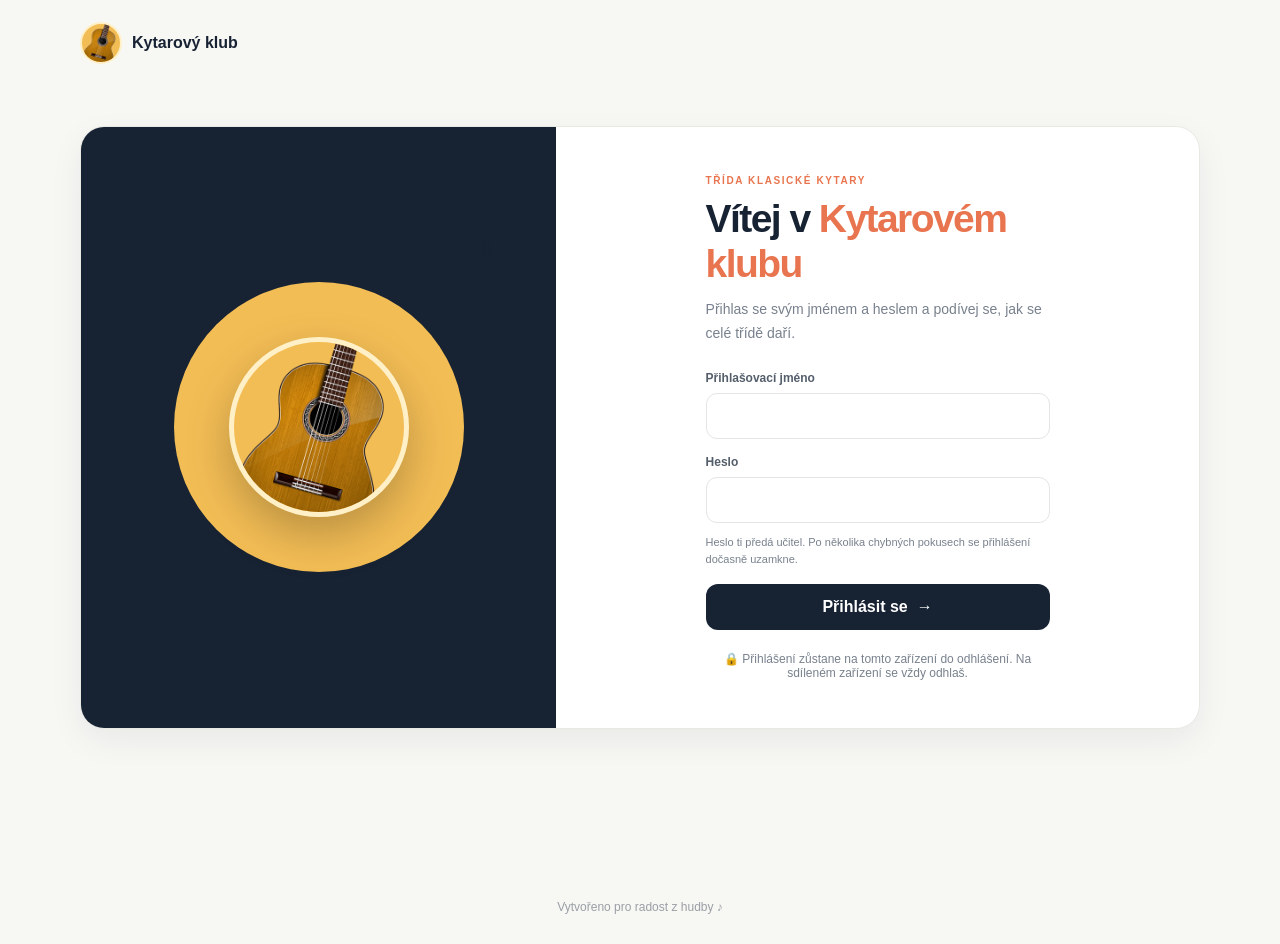
==== commit 89bfdaca: "Switch app to Supabase authentication Co-authored-by: Copilot <223556219+Copilot@users.noreply.githu" ====
--- a/index.html
+++ b/index.html
@@ -8,7 +8,6 @@
     <meta name="robots" content="noindex, nofollow">
     <meta name="apple-mobile-web-app-capable" content="yes">
     <meta name="apple-mobile-web-app-title" content="Kytarový klub">
-    <meta name="apps-script-url" content="https://script.google.com/macros/s/AKfycbxaVuB7uXKhgH00kkxxdHyFRuVGl2m4YvISg-L5AFgIlCZJb6ruNfkJW47VeC-e9Qw3/exec">
     <title>Kytarový klub</title>
     <link rel="manifest" href="manifest.webmanifest">
     <link rel="icon" href="icons/guitar-192.png" type="image/png">
@@ -48,17 +47,17 @@
           <div class="login-copy">
             <p class="eyebrow">TŘÍDA KLASICKÉ KYTARY</p>
             <h1 id="login-title">Vítej v <span>Kytarovém klubu</span></h1>
-            <p class="login-description">Přihlas se svým jménem a kódem a podívej se, jak se celé třídě daří.</p>
+            <p class="login-description">Přihlas se svým jménem a heslem a podívej se, jak se celé třídě daří.</p>
             <form id="login-form" class="login-form">
               <label class="field-label" for="login-name">
                 Přihlašovací jméno
                 <input id="login-name" name="name" type="text" maxlength="80" autocomplete="off" autocapitalize="none" required>
               </label>
-              <label class="field-label" for="login-code">
-                Šestimístný kód
-                <input id="login-code" name="code" type="password" inputmode="numeric" pattern="[0-9]{6}" minlength="6" maxlength="6" autocomplete="off" aria-describedby="code-hint" required>
-              </label>
-              <p class="login-hint" id="code-hint">Kód ti předá učitel. Po několika chybných pokusech se přihlášení dočasně uzamkne.</p>
+              <label class="field-label" for="login-password">
+                Heslo
+                <input id="login-password" name="password" type="password" minlength="12" maxlength="128" autocomplete="current-password" aria-describedby="password-hint" required>
+              </label>
+              <p class="login-hint" id="password-hint">Heslo ti předá učitel. Po několika chybných pokusech se přihlášení dočasně uzamkne.</p>
               <button class="button button-primary login-submit" type="submit">Přihlásit se <span aria-hidden="true">→</span></button>
             </form>
             <p class="privacy-note login-privacy"><span aria-hidden="true">🔒</span> Přihlášení zůstane na tomto zařízení do odhlášení. Na sdíleném zařízení se vždy odhlaš.</p>
@@ -132,16 +131,16 @@
             <div class="page-heading">
               <p class="eyebrow">KYTAROVÁ PARTA</p>
               <h1 id="students-title">Správa žáků <span class="heading-emoji" aria-hidden="true">🎸</span></h1>
-              <p>Učitel přidává účty a předává každému žákovi jeho přihlašovací kód.</p>
+              <p>Učitel přidává účty a každému žákovi nastaví heslo, které mu bezpečně předá.</p>
             </div>
             <form id="student-form" class="add-student-form">
               <label class="field-label" for="student-name">
                 Jméno a přihlašovací jméno
                 <input id="student-name" name="name" type="text" maxlength="80" placeholder="Např. Tereza Nová" autocomplete="off" required>
               </label>
-              <label class="field-label code-field" for="student-code">
-                Šestimístný kód
-                <input id="student-code" name="code" type="password" inputmode="numeric" pattern="[0-9]{6}" minlength="6" maxlength="6" autocomplete="off" required>
+              <label class="field-label" for="student-password">
+                Heslo (alespoň 12 znaků)
+                <input id="student-password" name="password" type="password" minlength="12" maxlength="128" autocomplete="new-password" required>
               </label>
               <label class="field-label lesson-day-field" for="student-lesson-day">
                 Den hodiny
--- a/styles/layout.css
+++ b/styles/layout.css
@@ -42,7 +42,6 @@
 .add-student-form { display: flex; align-items: end; gap: 14px; max-width: 980px; padding: 24px; border: 1px solid var(--line); border-radius: 18px; background: var(--white); }
 .add-student-form .field-label { flex: 1; }
 .students-list { display: grid; grid-template-columns: repeat(2, 1fr); gap: 14px; margin-top: 22px; }
-.code-field { width: 150px; }
 .lesson-day-field { max-width: 190px; }
 .profile-card { padding: 28px; border: 1px solid var(--line); border-radius: 20px; background: var(--white); box-shadow: var(--shadow); }
 .profile-current { display: flex; align-items: center; gap: 16px; padding-bottom: 22px; border-bottom: 1px solid var(--line); }
--- a/styles/components.css
+++ b/styles/components.css
@@ -20,14 +20,19 @@
 .stat-value { display: flex; align-items: center; gap: 9px; margin: 0; font-family: "Manrope", sans-serif; font-size: 27px; font-weight: 800; }
 .stat-icon { font-size: 19px; }
 .leaderboard { overflow: hidden; border: 1px solid var(--line); border-radius: 18px; background: var(--white); }
-.leader-row { display: grid; grid-template-columns: 36px 46px minmax(0, 1fr) auto; align-items: center; gap: 13px; padding: 16px 20px; border-bottom: 1px solid #f0f0ec; }
-.leader-row:last-child { border-bottom: 0; }
+.leader-item { border-bottom: 1px solid #f0f0ec; }
+.leader-item:last-child { border-bottom: 0; }
+.leader-row { display: grid; width: 100%; grid-template-columns: 36px 46px minmax(0, 1fr) auto; align-items: center; gap: 13px; padding: 16px 20px; border: 0; color: inherit; background: transparent; text-align: left; font: inherit; }
+button.leader-row { cursor: pointer; }
+button.leader-row:hover { background: #fafaf7; }
+button.leader-row:focus-visible { outline: 2px solid var(--orange); outline-offset: -3px; }
+.leader-row > span:nth-child(3) { min-width: 0; }
 .rank-badge { display: grid; width: 36px; height: 36px; place-items: center; border-radius: 12px; color: #66717e; background: #f2f3f1; font-weight: 800; }
 .rank-badge.rank-1 { color: #79551a; background: #fff0c9; }
 .rank-badge.rank-2 { color: #63717d; background: #e9eef1; }
 .rank-badge.rank-3 { color: #895b48; background: #f6e8df; }
-.leader-name { overflow: hidden; margin: 0; font-weight: 700; text-overflow: ellipsis; white-space: nowrap; }
-.leader-level { margin: 4px 0 0; color: var(--muted); font-size: 11px; }
+.leader-name { display: block; overflow: hidden; margin: 0; font-weight: 700; text-overflow: ellipsis; white-space: nowrap; }
+.leader-level { display: block; margin: 4px 0 0; color: var(--muted); font-size: 11px; }
 .leader-points { color: var(--ink); font-weight: 800; white-space: nowrap; }
 .empty-state { padding: 35px 20px; color: var(--muted); text-align: center; line-height: 1.65; }
 .empty-state strong { display: block; margin-bottom: 5px; color: var(--ink); }
@@ -56,7 +61,20 @@
 .extra-reason-field[hidden] { display: none; }
 .form-footer { display: flex; align-items: center; justify-content: space-between; gap: 16px; padding-top: 18px; border-top: 1px solid var(--line); }
 .add-student-form .button { flex-shrink: 0; }
-.student-card { display: flex; flex-wrap: wrap; align-items: center; gap: 12px; padding: 17px; border: 1px solid var(--line); border-radius: 16px; background: var(--white); }
+.student-card { display: grid; gap: 14px; min-width: 0; padding: 17px; border: 1px solid var(--line); border-radius: 16px; background: var(--white); }
+.student-card-heading { display: flex; width: 100%; min-width: 0; align-items: center; gap: 12px; padding: 0; border: 0; color: inherit; background: transparent; text-align: left; cursor: pointer; }
+.student-card-heading:focus-visible { outline: 2px solid var(--orange); outline-offset: 4px; border-radius: 4px; }
+.student-history-hint { color: var(--orange) !important; }
+.student-history { padding: 12px; border-radius: 11px; background: #f8f8f5; font-size: 12px; }
+.student-history[hidden] { display: none; }
+.student-history-row { display: grid; grid-template-columns: minmax(0, 1fr) auto; align-items: center; gap: 12px; padding-top: 10px; }
+.student-history-row time { color: var(--muted); font-size: 11px; }
+.student-history-row .points-pill { padding: 5px 8px; }
+.student-history-empty { margin: 10px 0 0; color: var(--muted); }
+.overview-student-history { margin: 0 20px 16px 115px; }
+.student-card-actions { display: flex; flex-wrap: wrap; align-items: center; gap: 8px; }
+.student-avatar-control { display: flex; align-items: center; gap: 6px; }
+.student-avatar-control select { min-height: 34px; max-width: 150px; padding: 0 7px; border: 1px solid var(--line); border-radius: 8px; color: var(--ink); background: var(--white); font-size: 11px; }
 .avatar-circle { display: grid; width: 48px; height: 48px; flex: 0 0 auto; place-items: center; border: 2px solid #fff; border-radius: 50%; background: #fff0c9; box-shadow: 0 0 0 1px #e7e7e1; font-size: 25px; }
 .avatar-large { width: 70px; height: 70px; font-size: 38px; }
 .avatar-picker-button { display: grid; aspect-ratio: 1; min-width: 0; place-items: center; padding: 3px; border: 2px solid transparent; border-radius: 50%; background: transparent; cursor: pointer; transition: transform .16s, border-color .16s, background .16s; }
@@ -99,6 +117,7 @@
   .date-field { width: 100%; }
   .score-students { grid-template-columns: 1fr; }
   .leader-row { grid-template-columns: 34px 42px minmax(0, 1fr) auto; gap: 8px; }
+  .overview-student-history { margin-right: 12px; margin-left: 89px; }
   .form-footer .button { align-self: stretch; }
 }
 @media (max-width: 480px) {
